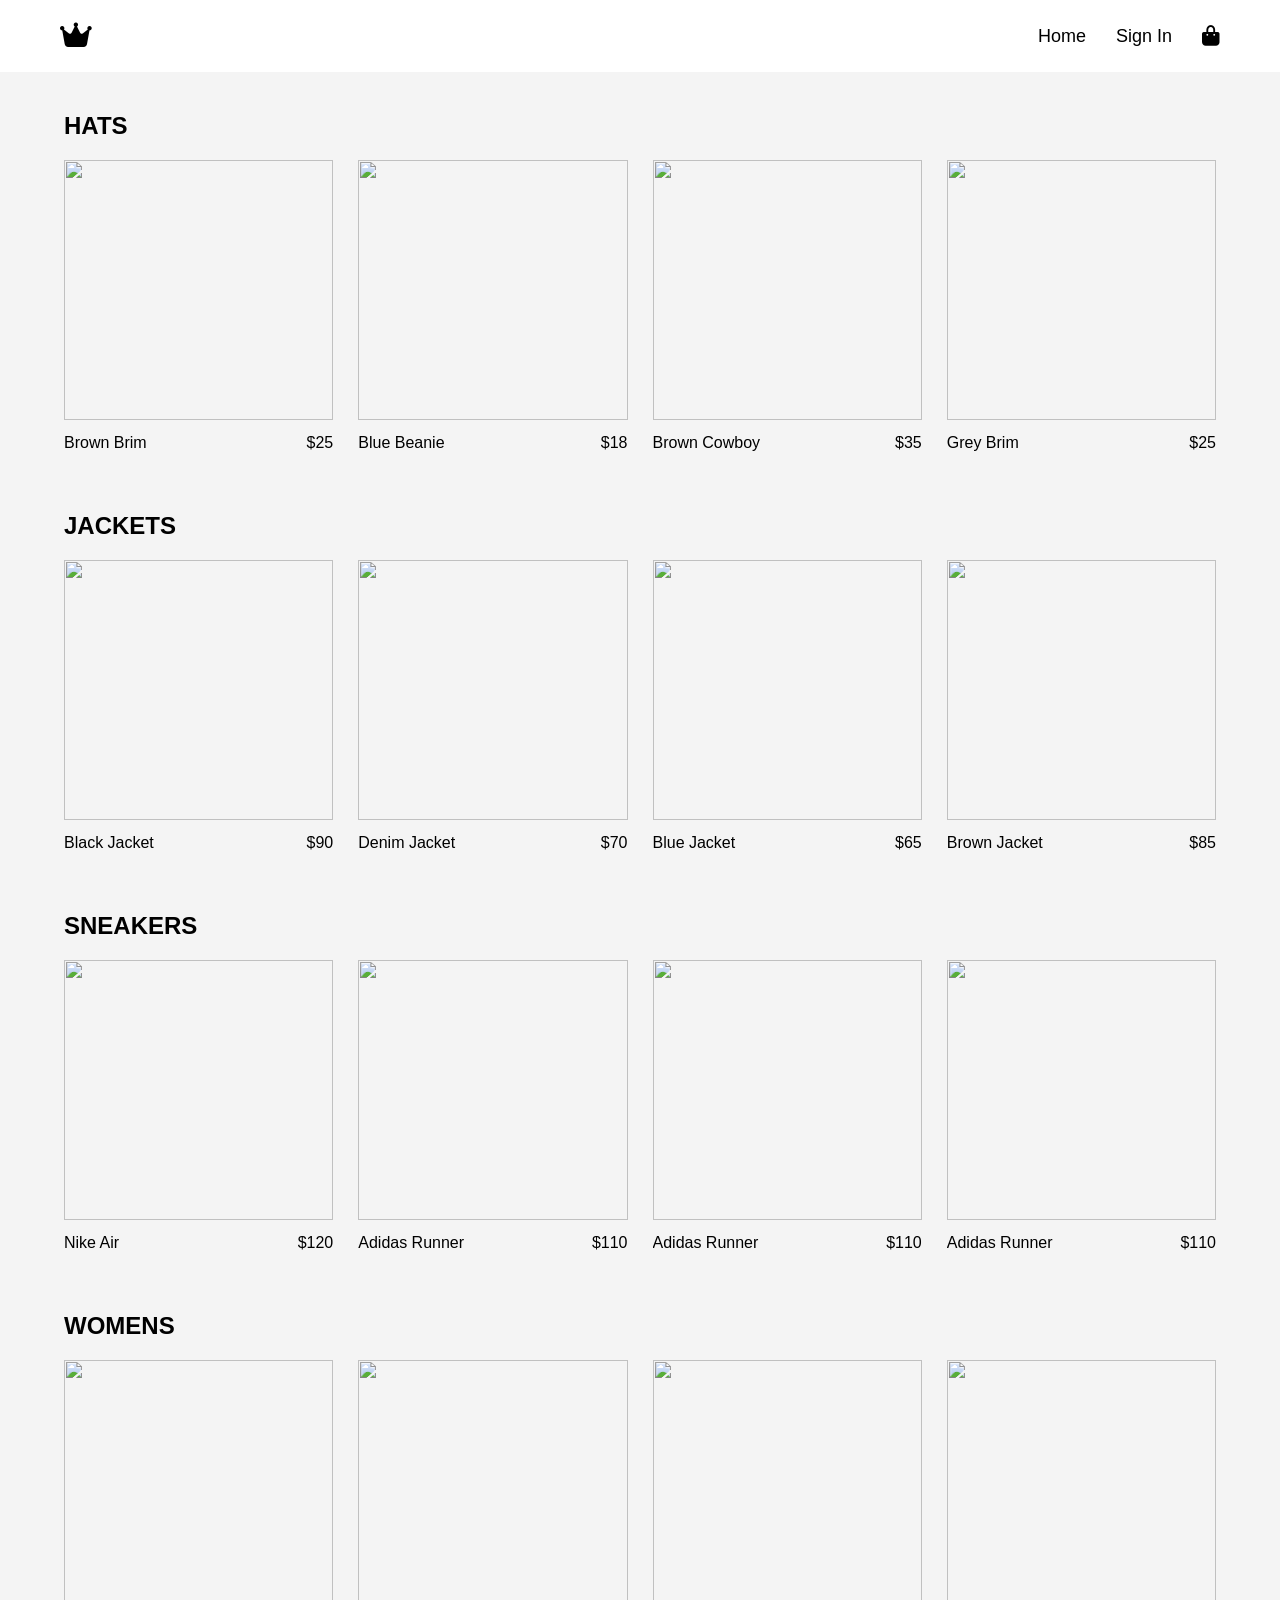
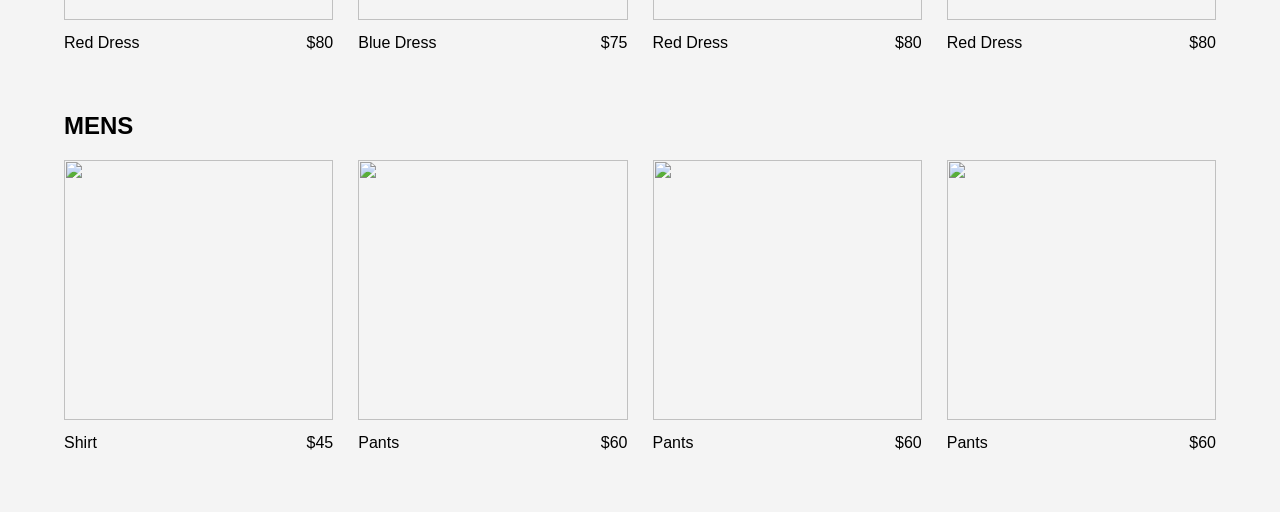
==== bolimlar.html @ 80e5dec8 "index va bolimlar ishlab bolindi" ====
<!DOCTYPE html>
<html lang="en">
<head>
<meta charset="UTF-8">
<meta name="viewport" content="width=device-width, initial-scale=1.0">
<title>Products</title>
<link rel="stylesheet" href="main.css">
<link rel="stylesheet"
href="https://cdnjs.cloudflare.com/ajax/libs/font-awesome/6.5.0/css/all.min.css">
</head>
<body>

<header class="navbar">
  <div class="logo"><i class="fa-solid fa-crown"></i></div>
  <nav class="nav-links">
    <a href="index.html">Home</a>
    <a href="#">Sign In</a>
    <div class="cart">
      <input type="checkbox" id="cart-toggle2">
      <label for="cart-toggle2"><i class="fa-solid fa-bag-shopping"></i></label>
      <div class="cart-dropdown">
        <p>Your cart is empty</p>
        <button>GO TO CHECKOUT</button>
      </div>
    </div>
  </nav>
</header>

<section class="products">

<!-- HATS -->
<div id="hats" class="product-section">
<h1>HATS</h1>
<div class="product-grid">
  <div class="product">
    <img src="https://images.unsplash.com/photo-1503342217505-b0a15ec3261c">
    <div class="add">Add To Cart</div>
    <div class="info"><span>Brown Brim</span><span>$25</span></div>
  </div>
  <div class="product">
    <img src="https://images.unsplash.com/photo-1521369909029-2afed882baee">
    <div class="add">Add To Cart</div>
    <div class="info"><span>Blue Beanie</span><span>$18</span></div>
  </div>
  <div class="product">
    <img src="https://images.unsplash.com/photo-1509942774463-acf339cf87d5">
    <div class="add">Add To Cart</div>
    <div class="info"><span>Brown Cowboy</span><span>$35</span></div>
  </div>
  <div class="product">
    <img src="https://images.unsplash.com/photo-1491553895911-0055eca6402d">
    <div class="add">Add To Cart</div>
    <div class="info"><span>Grey Brim</span><span>$25</span></div>
  </div>
</div>
</div>

<!-- JACKETS -->
<div id="jackets" class="product-section">
<h1>JACKETS</h1>
<div class="product-grid">
  <div class="product">
    <img src="https://images.unsplash.com/photo-1551028719-00167b16eac5">
    <div class="add">Add To Cart</div>
    <div class="info"><span>Black Jacket</span><span>$90</span></div>
  </div>
  <div class="product">
    <img src="https://images.unsplash.com/photo-1503341504253-dff4815485f1">
    <div class="add">Add To Cart</div>
    <div class="info"><span>Denim Jacket</span><span>$70</span></div>
  </div>
  <div class="product">
    <img src="https://images.unsplash.com/photo-1520975661595-6453be3f7070">
    <div class="add">Add To Cart</div>
    <div class="info"><span>Blue Jacket</span><span>$65</span></div>
  </div>
  <div class="product">
    <img src="https://images.unsplash.com/photo-1489987707025-afc232f7ea0f">
    <div class="add">Add To Cart</div>
    <div class="info"><span>Brown Jacket</span><span>$85</span></div>
  </div>
</div>
</div>

<!-- SNEAKERS -->
<div id="sneakers" class="product-section">
<h1>SNEAKERS</h1>
<div class="product-grid">
  <div class="product">
    <img src="https://images.unsplash.com/photo-1542291026-7eec264c27ff">
    <div class="add">Add To Cart</div>
    <div class="info"><span>Nike Air</span><span>$120</span></div>
  </div>
  <div class="product">
    <img src="https://images.unsplash.com/photo-1556742031-c6961e8560b0">
    <div class="add">Add To Cart</div>
    <div class="info"><span>Adidas Runner</span><span>$110</span></div>
  </div>
    <div class="product">
    <img src="https://images.unsplash.com/photo-1556742031-c6961e8560b0">
    <div class="add">Add To Cart</div>
    <div class="info"><span>Adidas Runner</span><span>$110</span></div>
  </div>
    <div class="product">
    <img src="https://images.unsplash.com/photo-1556742031-c6961e8560b0">
    <div class="add">Add To Cart</div>
    <div class="info"><span>Adidas Runner</span><span>$110</span></div>
  </div>
</div>
</div>

<!-- WOMENS -->
<div id="womens" class="product-section">
<h1>WOMENS</h1>
<div class="product-grid">
  <div class="product">
    <img src="https://images.unsplash.com/photo-1483985988355-763728e1935b">
    <div class="add">Add To Cart</div>
    <div class="info"><span>Red Dress</span><span>$80</span></div>
  </div>
  <div class="product">
    <img src="https://images.unsplash.com/photo-1503341455253-b2e723bb3dbb">
    <div class="add">Add To Cart</div>
    <div class="info"><span>Blue Dress</span><span>$75</span></div>
  </div>
  <div class="product">
    <img src="https://images.unsplash.com/photo-1483985988355-763728e1935b">
    <div class="add">Add To Cart</div>
    <div class="info"><span>Red Dress</span><span>$80</span></div>
  </div>
  <div class="product">
    <img src="https://images.unsplash.com/photo-1483985988355-763728e1935b">
    <div class="add">Add To Cart</div>
    <div class="info"><span>Red Dress</span><span>$80</span></div>
  </div>
</div>
</div>

<!-- MENS -->
<div id="mens" class="product-section">
<h1>MENS</h1>
<div class="product-grid">
  <div class="product">
    <img src="https://images.unsplash.com/photo-1520975661595-6453be3f7070">
    <div class="add">Add To Cart</div>
    <div class="info"><span>Shirt</span><span>$45</span></div>
  </div>
  <div class="product">
    <img src="https://images.unsplash.com/photo-1503341455253-b2e723bb3dbb">
    <div class="add">Add To Cart</div>
    <div class="info"><span>Pants</span><span>$60</span></div>
  </div>
  <div class="product">
    <img src="https://images.unsplash.com/photo-1503341455253-b2e723bb3dbb">
    <div class="add">Add To Cart</div>
    <div class="info"><span>Pants</span><span>$60</span></div>
  </div>
  <div class="product">
    <img src="https://images.unsplash.com/photo-1503341455253-b2e723bb3dbb">
    <div class="add">Add To Cart</div>
    <div class="info"><span>Pants</span><span>$60</span></div>
  </div>
</div>
</div>

</section>
</body>
</html>
---- main.css ----
*{
margin:0;
padding:0;
box-sizing:border-box;
font-family:Arial;
}

body{
background:#f4f4f4;
}

/* NAVBAR */
.navbar{
display:flex;
justify-content:space-between;
align-items:center;
padding:20px 60px;
background:white;
position:relative;
z-index:1000;
}

.logo{font-size:28px;}
.nav-links{display:flex;align-items:center;gap:30px;}
.nav-links a{text-decoration:none;color:black;font-size:18px;}

/* CART */
.cart{position:relative;}
.cart input{display:none;}
.cart label{cursor:pointer;font-size:20px;}
.cart-dropdown{
position:absolute;
top:40px;
right:0;
width:260px;
height:300px;
background:white;
border:1px solid #ccc;
display:none;
flex-direction:column;
justify-content:space-between;
padding:20px;
z-index:2000;
}
.cart input:checked ~ .cart-dropdown{display:flex;}
.cart-dropdown button{background:black;color:white;border:none;padding:15px;cursor:pointer;}

/* CATEGORY GRID */
.categories{
width:90%;
margin:40px auto;
display:grid;
grid-template-columns:1fr 1fr;
grid-template-rows:220px 220px 260px;
gap:20px;
}
.category{position:relative;overflow:hidden;}
.category img{width:100%;height:100%;object-fit:cover;transition:0.3s;}
.category:hover img{transform:scale(1.03);}
.overlay{position:absolute;top:50%;left:50%;transform:translate(-50%,-50%);background:white;padding:15px 30px;text-align:center;}
.big{grid-column:1/3;}

/* PRODUCTS */
.products{width:90%;margin:40px auto;}
.product-section{margin-bottom:60px;}
.product-section h1{margin-bottom:20px;}
.product-grid{display:grid;grid-template-columns:repeat(4,1fr);gap:25px;}
.product{position:relative;overflow:hidden;}
.product img{width:100%;height:260px;object-fit:cover;transition:0.3s;}
.product:hover img{transform:scale(1.05);box-shadow:0 5px 15px rgba(0,0,0,0.2);}

/* ADD TO CART */
.add{
position:absolute;
top:50%;
left:50%;
transform:translate(-50%,-50%);
background:white;
padding:10px 20px;
border:1px solid black;
display:none;
cursor:pointer;
}
.product:hover .add{display:block;}

/* INFO */
.info{display:flex;justify-content:space-between;margin-top:10px;font-size:16px;}

/* RESPONSIVE */
@media(max-width:1024px){
.product-grid{grid-template-columns:repeat(2,1fr);}
}
@media(max-width:600px){
.product-grid{grid-template-columns:1fr;}
}
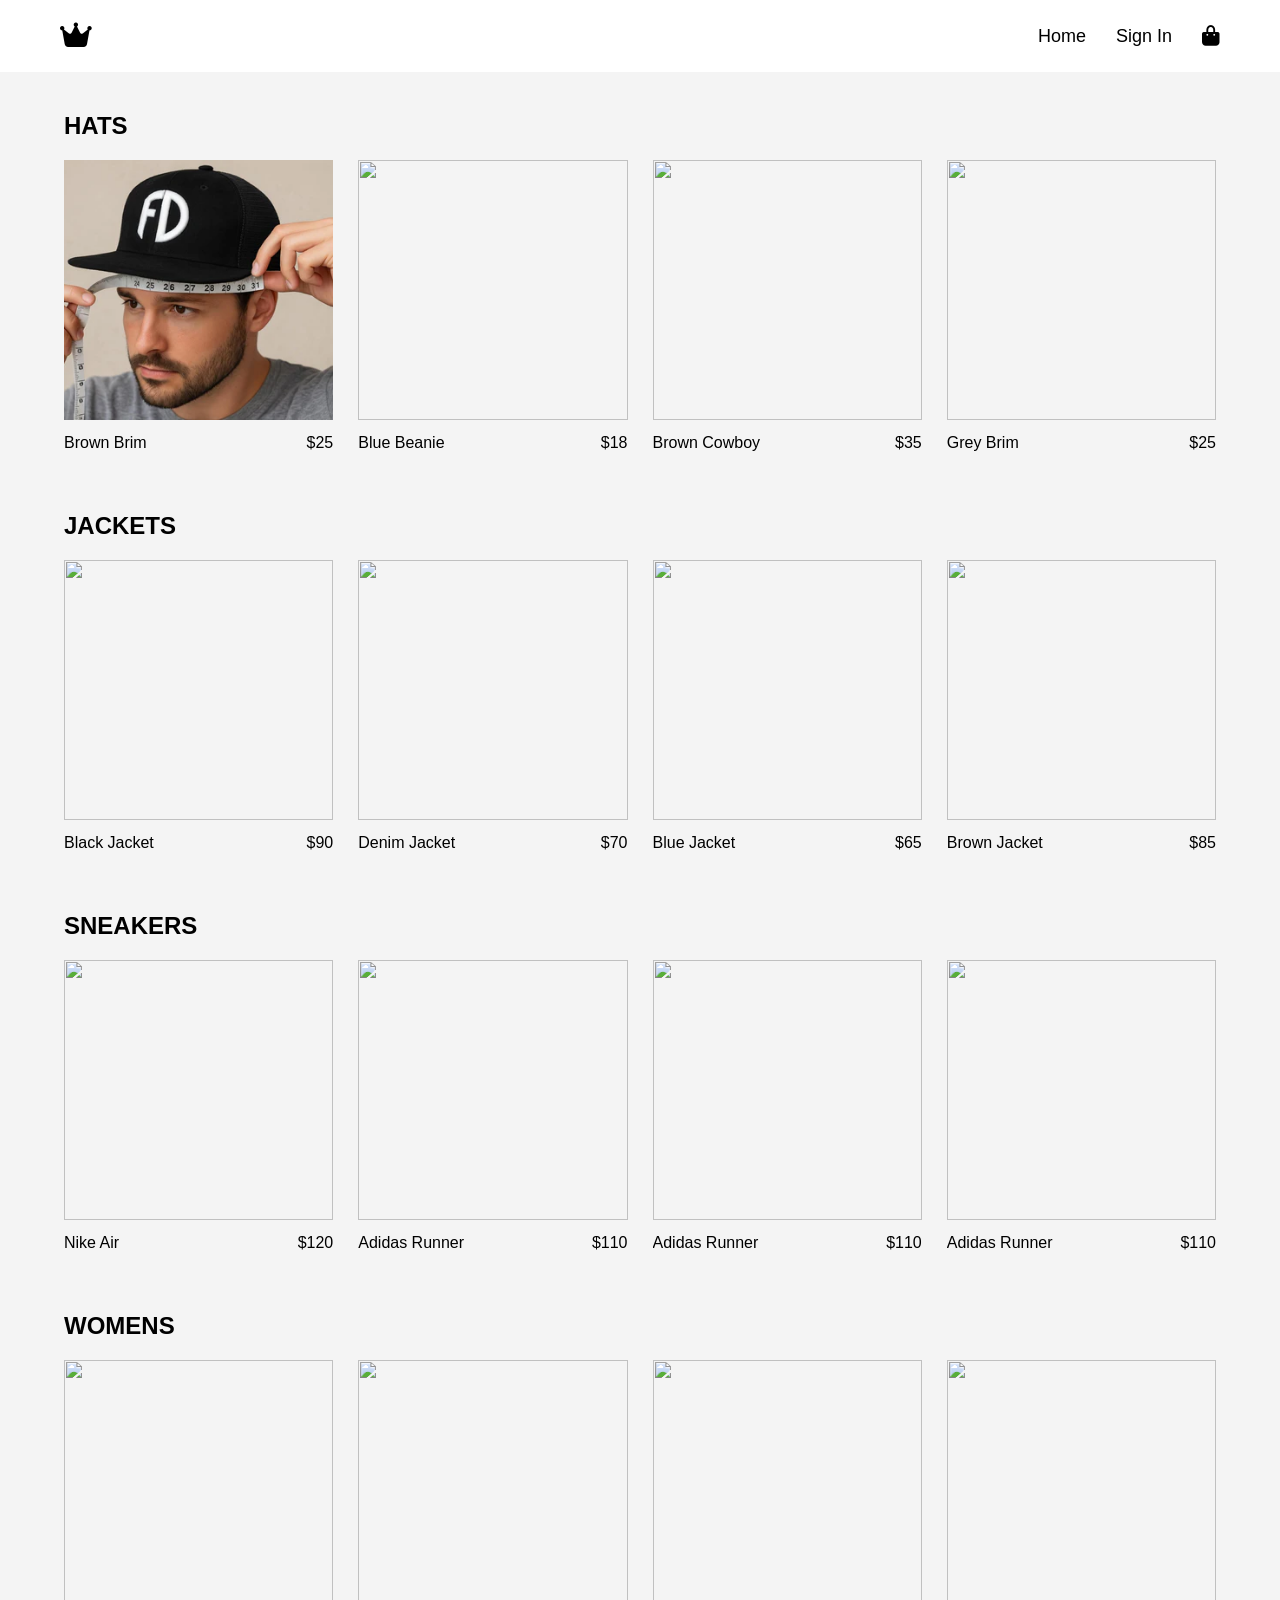
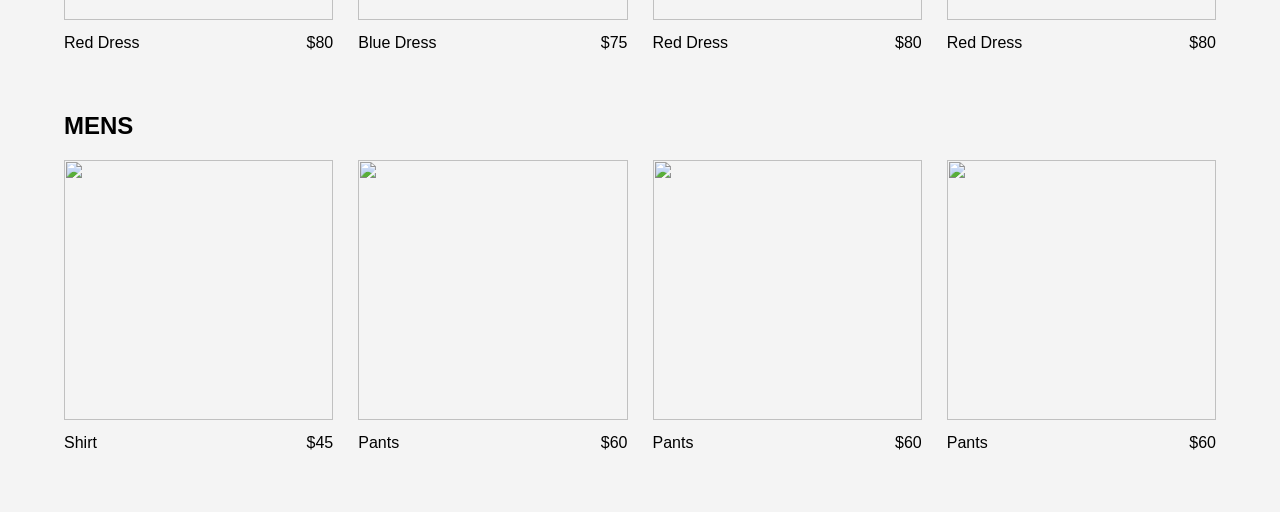
==== commit 14ce33e5: "rasmlar deyarli yangilandi" ====
--- a/bolimlar.html
+++ b/bolimlar.html
@@ -33,7 +33,7 @@
 <h1>HATS</h1>
 <div class="product-grid">
   <div class="product">
-    <img src="https://images.unsplash.com/photo-1503342217505-b0a15ec3261c">
+    <img src="hat1.webp">
     <div class="add">Add To Cart</div>
     <div class="info"><span>Brown Brim</span><span>$25</span></div>
   </div>
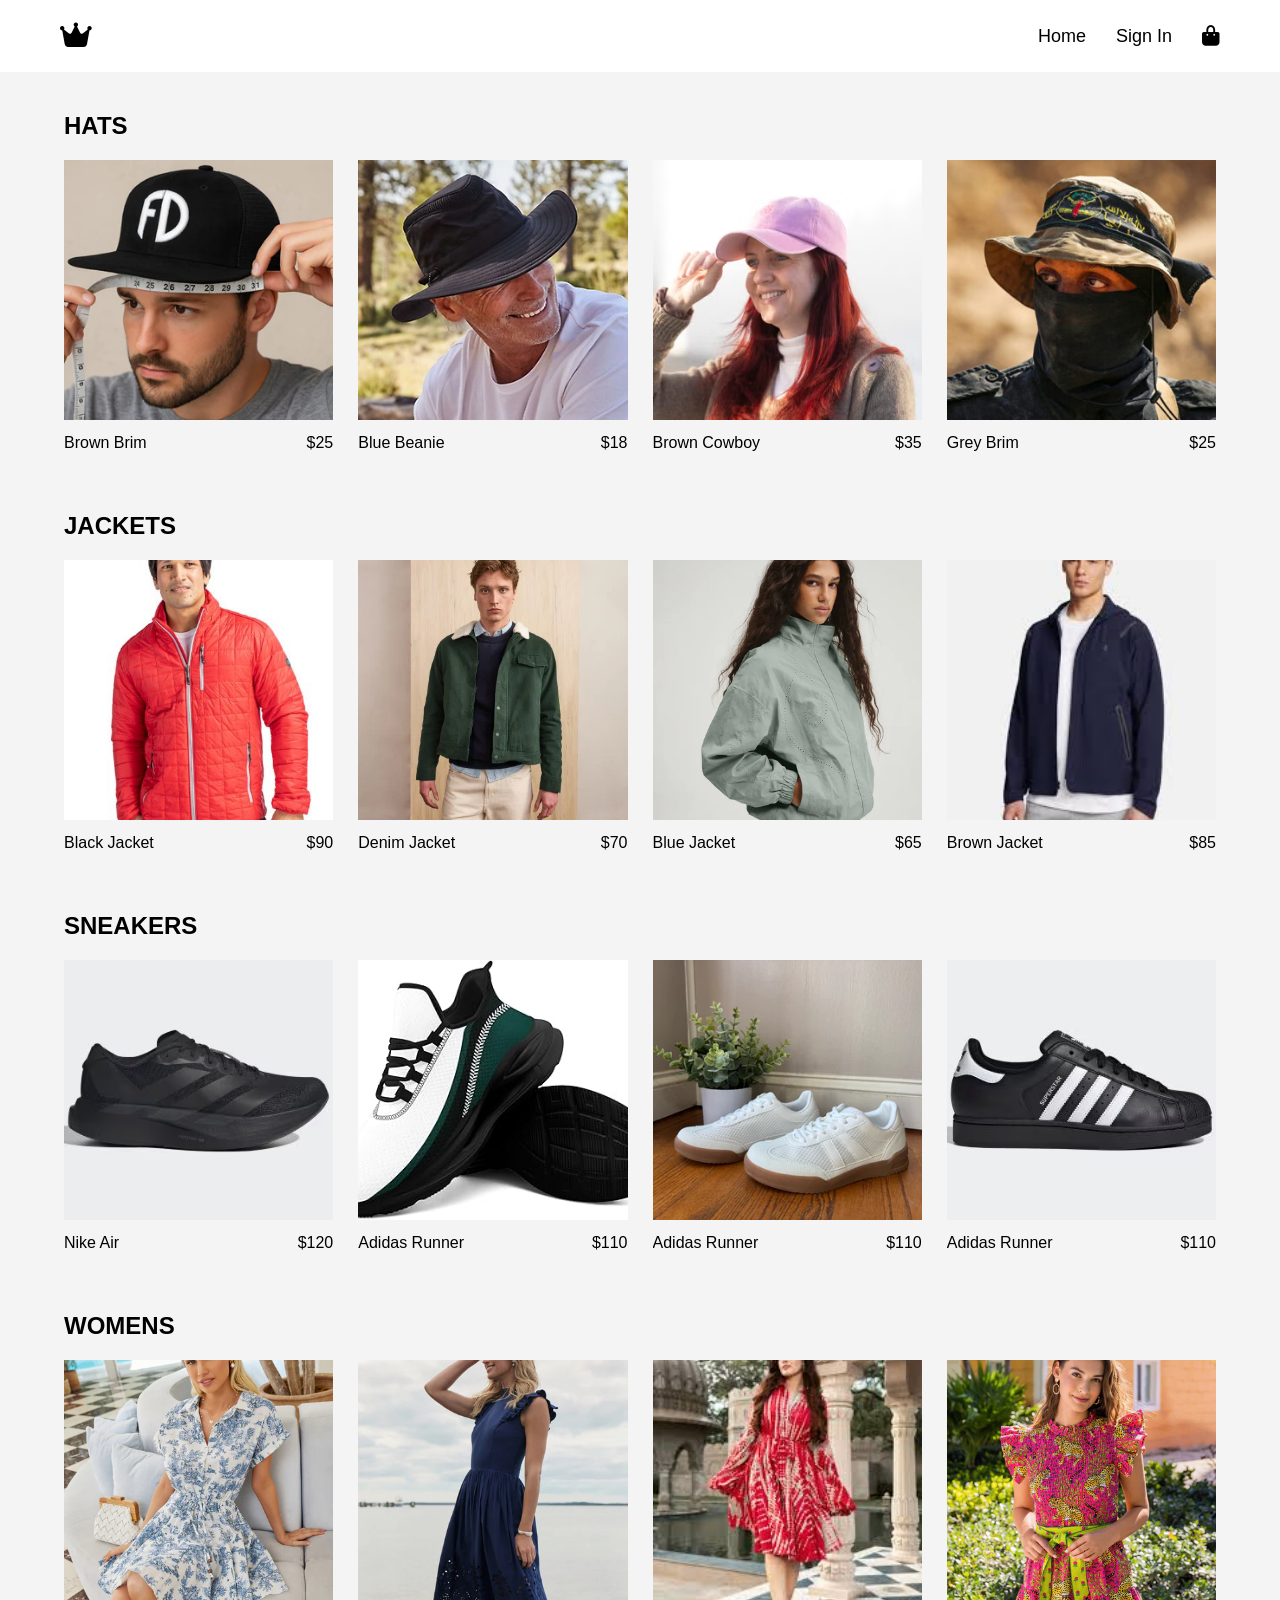
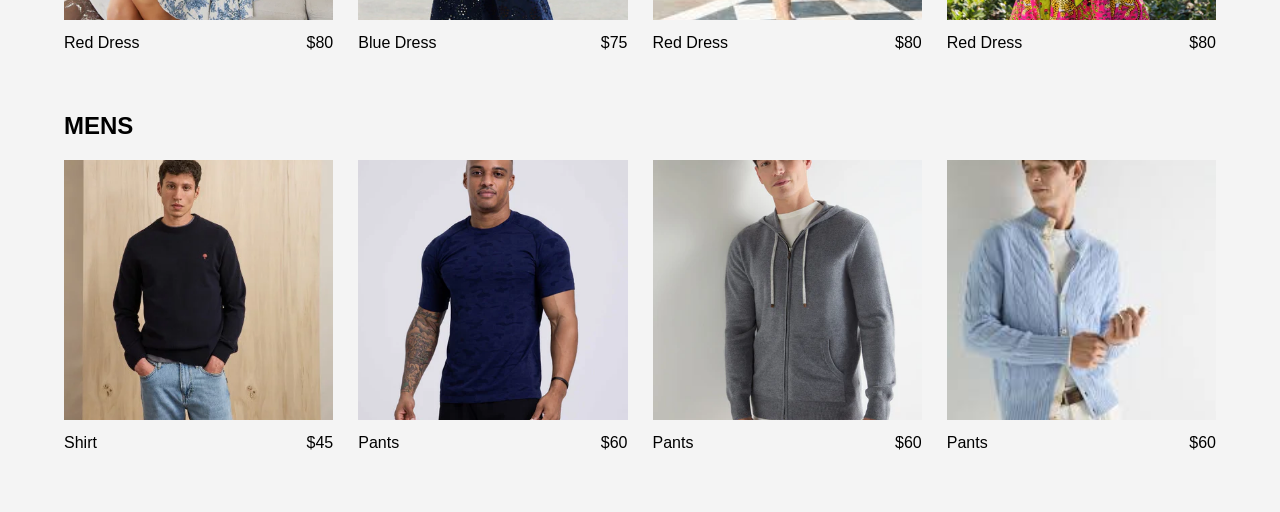
==== commit 03737ef3: "rasmlar toliq ozgartirildi" ====
--- a/bolimlar.html
+++ b/bolimlar.html
@@ -33,22 +33,22 @@
 <h1>HATS</h1>
 <div class="product-grid">
   <div class="product">
-    <img src="hat1.webp">
+    <img src="./pictures/hat1.jpg">
     <div class="add">Add To Cart</div>
     <div class="info"><span>Brown Brim</span><span>$25</span></div>
   </div>
   <div class="product">
-    <img src="https://images.unsplash.com/photo-1521369909029-2afed882baee">
+    <img src="./pictures/hat2.jpg">
     <div class="add">Add To Cart</div>
     <div class="info"><span>Blue Beanie</span><span>$18</span></div>
   </div>
   <div class="product">
-    <img src="https://images.unsplash.com/photo-1509942774463-acf339cf87d5">
+    <img src="./pictures/hat3.jpg">
     <div class="add">Add To Cart</div>
     <div class="info"><span>Brown Cowboy</span><span>$35</span></div>
   </div>
   <div class="product">
-    <img src="https://images.unsplash.com/photo-1491553895911-0055eca6402d">
+    <img src="./pictures/hat4.jpg">
     <div class="add">Add To Cart</div>
     <div class="info"><span>Grey Brim</span><span>$25</span></div>
   </div>
@@ -60,22 +60,22 @@
 <h1>JACKETS</h1>
 <div class="product-grid">
   <div class="product">
-    <img src="https://images.unsplash.com/photo-1551028719-00167b16eac5">
+    <img src="./pictures/jackets1.jpg">
     <div class="add">Add To Cart</div>
     <div class="info"><span>Black Jacket</span><span>$90</span></div>
   </div>
   <div class="product">
-    <img src="https://images.unsplash.com/photo-1503341504253-dff4815485f1">
+    <img src="./pictures/jackets2.jpg">
     <div class="add">Add To Cart</div>
     <div class="info"><span>Denim Jacket</span><span>$70</span></div>
   </div>
   <div class="product">
-    <img src="https://images.unsplash.com/photo-1520975661595-6453be3f7070">
+    <img src="./pictures/jackets3.jpg">
     <div class="add">Add To Cart</div>
     <div class="info"><span>Blue Jacket</span><span>$65</span></div>
   </div>
   <div class="product">
-    <img src="https://images.unsplash.com/photo-1489987707025-afc232f7ea0f">
+    <img src="./pictures/jackets4.jpg">
     <div class="add">Add To Cart</div>
     <div class="info"><span>Brown Jacket</span><span>$85</span></div>
   </div>
@@ -87,22 +87,22 @@
 <h1>SNEAKERS</h1>
 <div class="product-grid">
   <div class="product">
-    <img src="https://images.unsplash.com/photo-1542291026-7eec264c27ff">
+    <img src="./pictures/sneakers1.jpg">
     <div class="add">Add To Cart</div>
     <div class="info"><span>Nike Air</span><span>$120</span></div>
   </div>
   <div class="product">
-    <img src="https://images.unsplash.com/photo-1556742031-c6961e8560b0">
+    <img src="./pictures/sneakers2.jpg">
     <div class="add">Add To Cart</div>
     <div class="info"><span>Adidas Runner</span><span>$110</span></div>
   </div>
     <div class="product">
-    <img src="https://images.unsplash.com/photo-1556742031-c6961e8560b0">
+    <img src="./pictures/sneakers3.jpg">
     <div class="add">Add To Cart</div>
     <div class="info"><span>Adidas Runner</span><span>$110</span></div>
   </div>
     <div class="product">
-    <img src="https://images.unsplash.com/photo-1556742031-c6961e8560b0">
+    <img src="./pictures/sneakers4.jpg">
     <div class="add">Add To Cart</div>
     <div class="info"><span>Adidas Runner</span><span>$110</span></div>
   </div>
@@ -114,22 +114,22 @@
 <h1>WOMENS</h1>
 <div class="product-grid">
   <div class="product">
-    <img src="https://images.unsplash.com/photo-1483985988355-763728e1935b">
+    <img src="./pictures/women1.jpg">
     <div class="add">Add To Cart</div>
     <div class="info"><span>Red Dress</span><span>$80</span></div>
   </div>
   <div class="product">
-    <img src="https://images.unsplash.com/photo-1503341455253-b2e723bb3dbb">
+    <img src="./pictures/women2.jpg">
     <div class="add">Add To Cart</div>
     <div class="info"><span>Blue Dress</span><span>$75</span></div>
   </div>
   <div class="product">
-    <img src="https://images.unsplash.com/photo-1483985988355-763728e1935b">
+    <img src="./pictures/women3.jpg">
     <div class="add">Add To Cart</div>
     <div class="info"><span>Red Dress</span><span>$80</span></div>
   </div>
   <div class="product">
-    <img src="https://images.unsplash.com/photo-1483985988355-763728e1935b">
+    <img src="./pictures/women4.jpg">
     <div class="add">Add To Cart</div>
     <div class="info"><span>Red Dress</span><span>$80</span></div>
   </div>
@@ -141,22 +141,22 @@
 <h1>MENS</h1>
 <div class="product-grid">
   <div class="product">
-    <img src="https://images.unsplash.com/photo-1520975661595-6453be3f7070">
+    <img src="./pictures/men1.jpg">
     <div class="add">Add To Cart</div>
     <div class="info"><span>Shirt</span><span>$45</span></div>
   </div>
   <div class="product">
-    <img src="https://images.unsplash.com/photo-1503341455253-b2e723bb3dbb">
+    <img src="./pictures/men2.jpg">
     <div class="add">Add To Cart</div>
     <div class="info"><span>Pants</span><span>$60</span></div>
   </div>
   <div class="product">
-    <img src="https://images.unsplash.com/photo-1503341455253-b2e723bb3dbb">
+    <img src="./pictures/men3.jpg">
     <div class="add">Add To Cart</div>
     <div class="info"><span>Pants</span><span>$60</span></div>
   </div>
   <div class="product">
-    <img src="https://images.unsplash.com/photo-1503341455253-b2e723bb3dbb">
+    <img src="./pictures/men4.jpg">
     <div class="add">Add To Cart</div>
     <div class="info"><span>Pants</span><span>$60</span></div>
   </div>
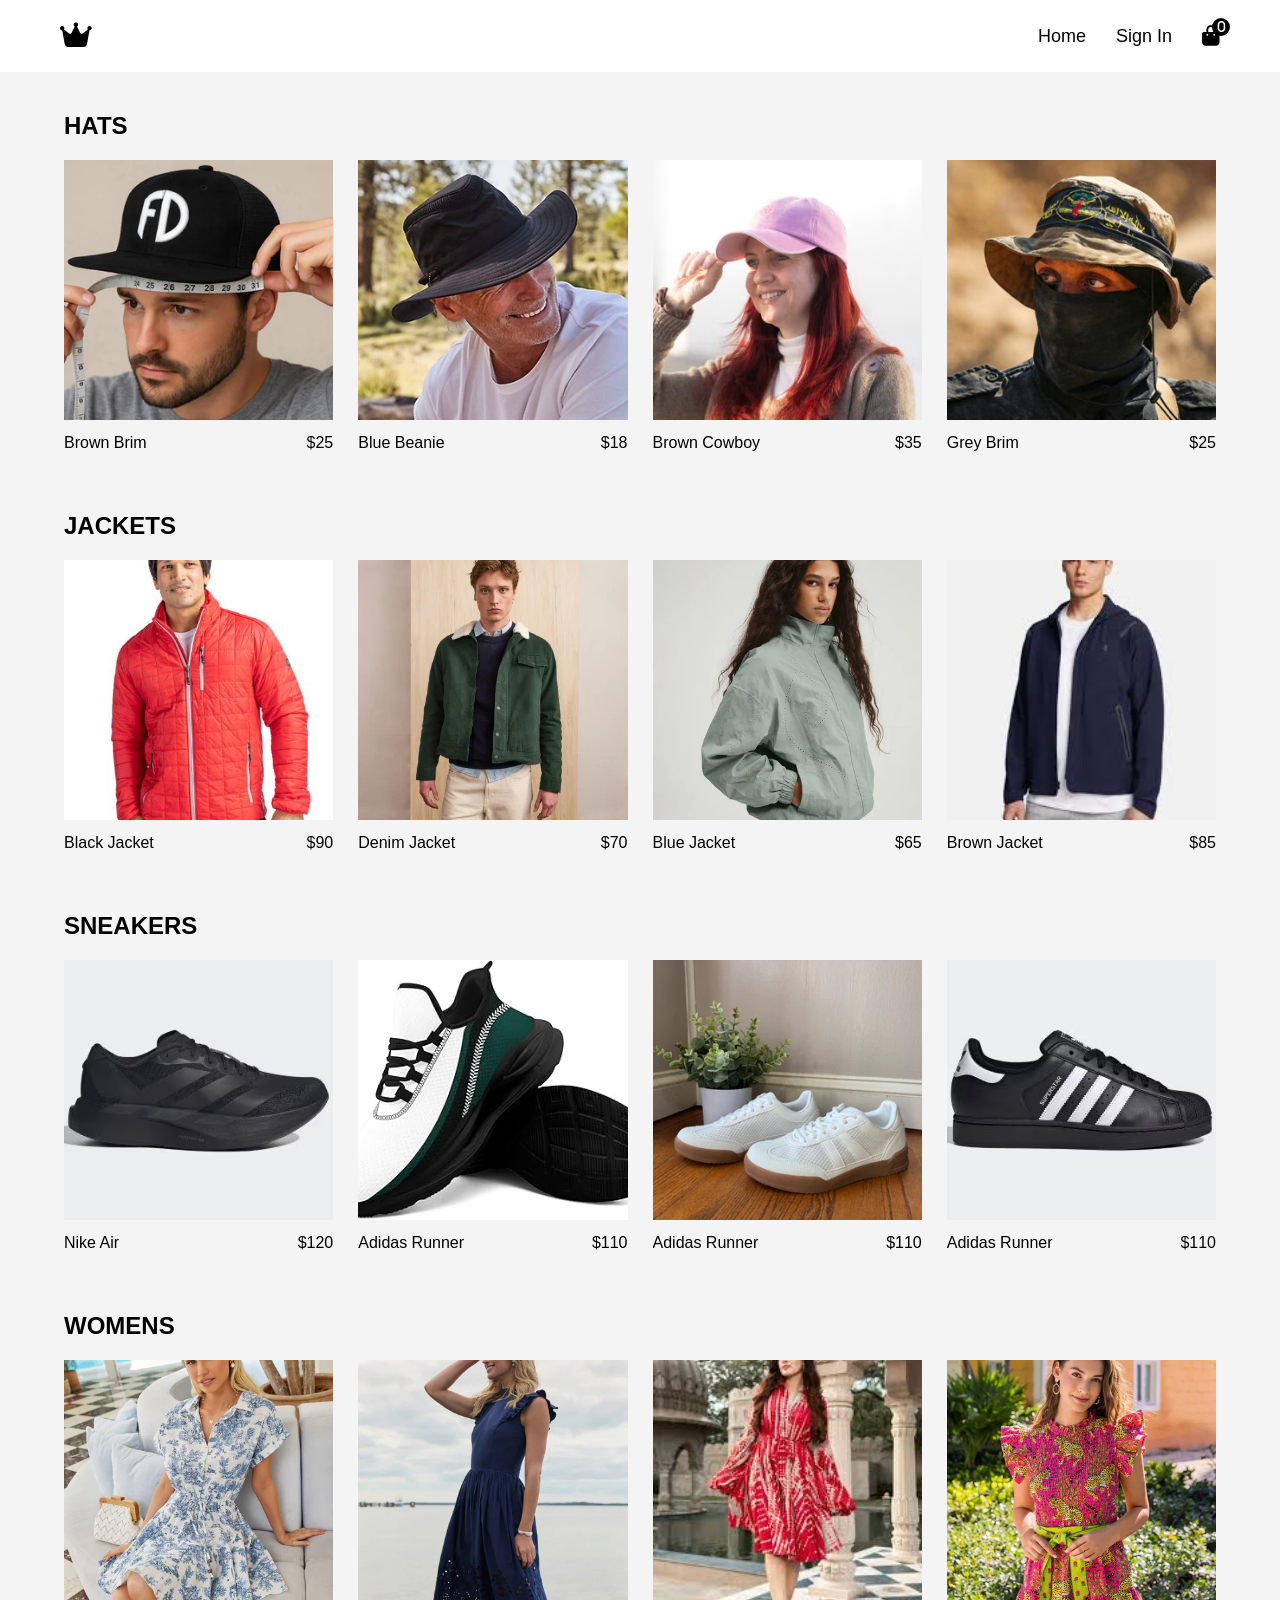
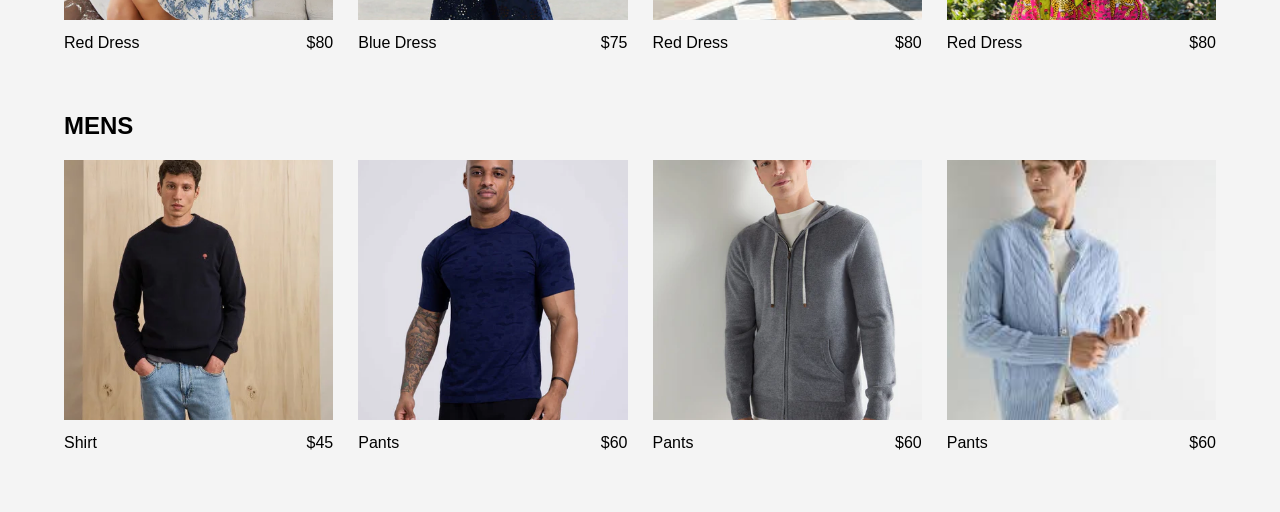
==== commit 1cb2d04e: "frontend toliq tugadi" ====
--- a/bolimlar.html
+++ b/bolimlar.html
@@ -20,7 +20,7 @@
       <label for="cart-toggle2"><i class="fa-solid fa-bag-shopping"></i></label>
       <div class="cart-dropdown">
         <p>Your cart is empty</p>
-        <button>GO TO CHECKOUT</button>
+        <button onclick="goCheckout()">GO TO CHECKOUT</button>
       </div>
     </div>
   </nav>
@@ -164,5 +164,7 @@
 </div>
 
 </section>
+
+<script src="script.js"></script>
 </body>
 </html>
--- a/main.css
+++ b/main.css
@@ -92,4 +92,98 @@
 }
 @media(max-width:600px){
 .product-grid{grid-template-columns:1fr;}
+}
+
+/* CART COUNT */
+
+.fa-bag-shopping{
+position:relative;
+}
+
+.fa-bag-shopping::after{
+
+content:attr(data-count);
+
+position:absolute;
+
+top:-8px;
+right:-10px;
+
+background:black;
+color:white;
+
+font-size:12px;
+
+width:18px;
+height:18px;
+
+display:flex;
+align-items:center;
+justify-content:center;
+
+border-radius:50%;
+}
+
+/* CART ITEM */
+
+.cart-item{
+display:flex;
+gap:10px;
+margin-bottom:15px;
+}
+
+.cart-item img{
+width:50px;
+height:50px;
+object-fit:cover;
+}
+
+/* CHECKOUT PAGE */
+
+.checkout{
+width:80%;
+margin:80px auto;
+}
+
+.checkout-header{
+display:grid;
+grid-template-columns:1fr 1fr 1fr 1fr 1fr;
+font-weight:bold;
+border-bottom:1px solid #ccc;
+padding-bottom:10px;
+}
+
+.checkout-item{
+display:grid;
+grid-template-columns:1fr 1fr 1fr 1fr 1fr;
+align-items:center;
+margin:20px 0;
+border-bottom:1px solid #eee;
+padding-bottom:20px;
+}
+
+.checkout-item img{
+width:90px;
+}
+
+.quantity{
+display:flex;
+align-items:center;
+gap:10px;
+}
+
+.quantity button{
+padding:5px 10px;
+cursor:pointer;
+}
+
+.remove{
+cursor:pointer;
+font-size:18px;
+}
+
+.total{
+text-align:right;
+margin-top:40px;
+font-size:26px;
 }
